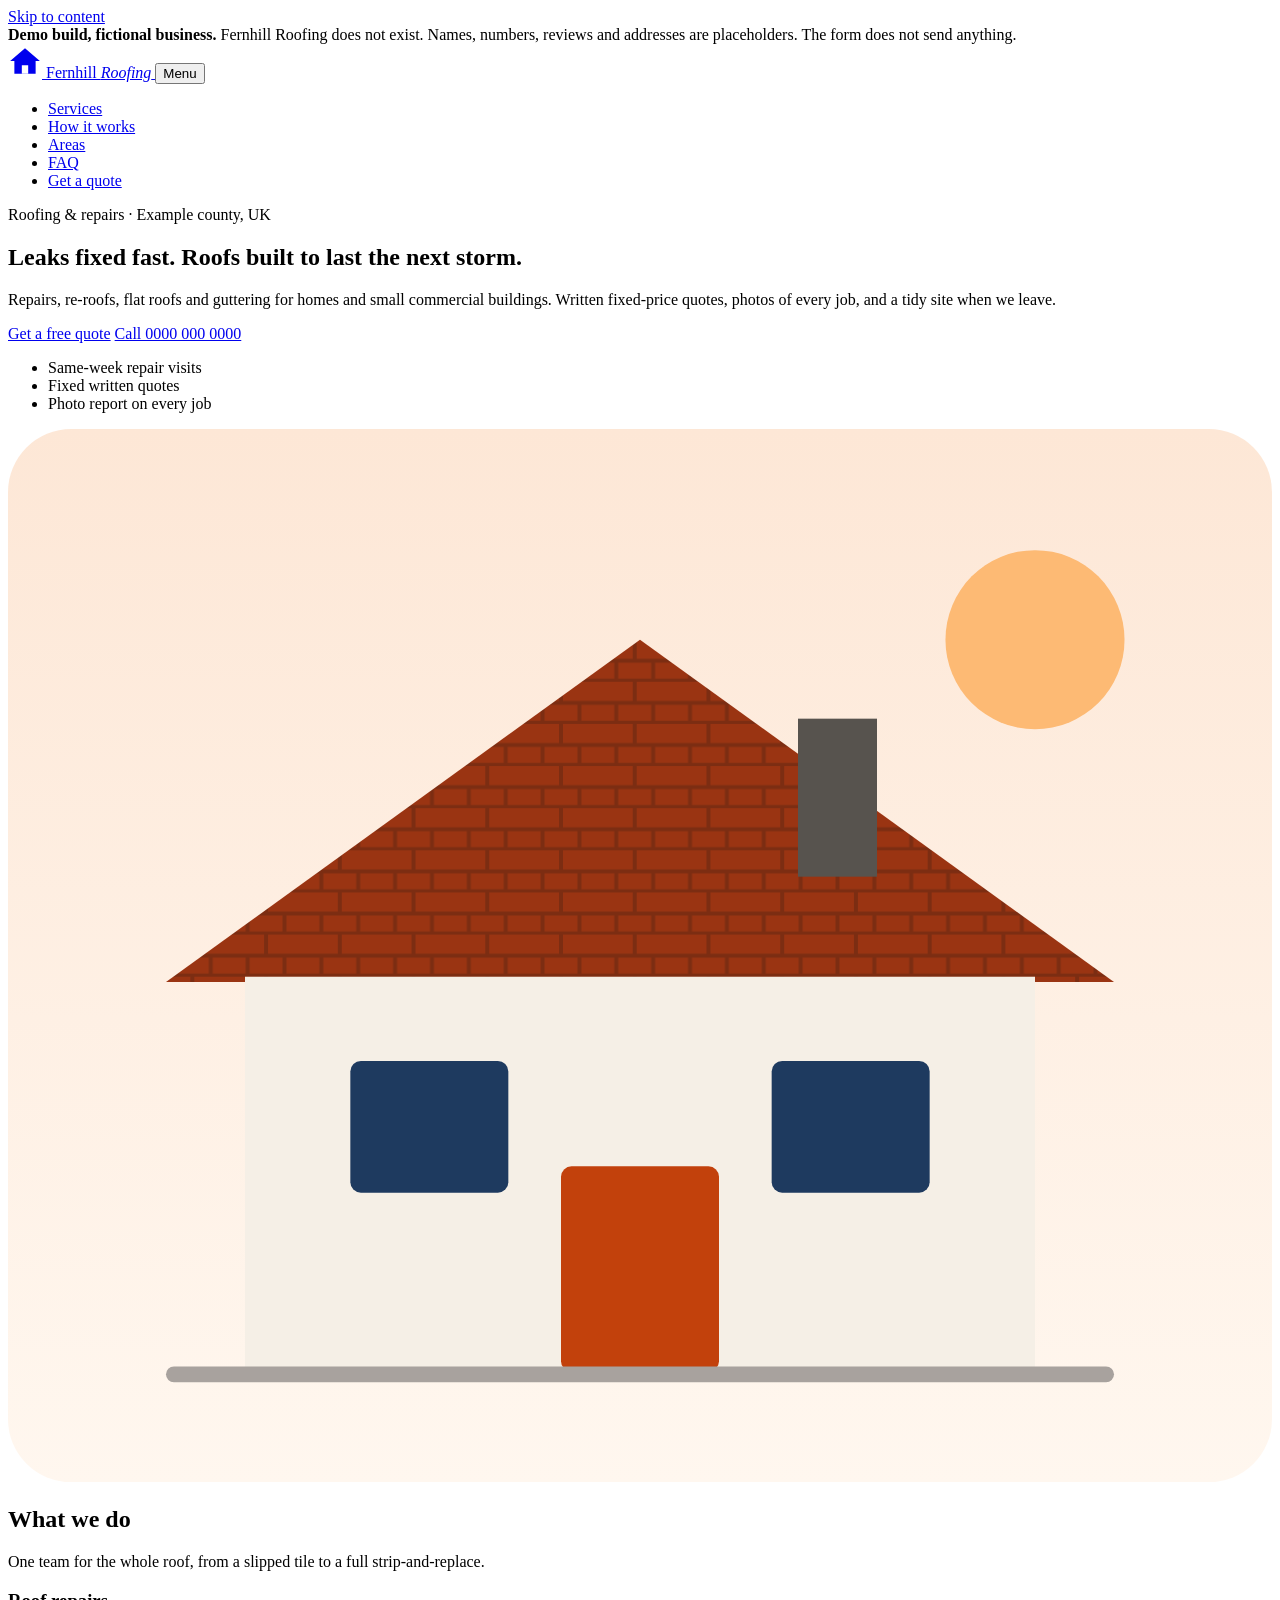
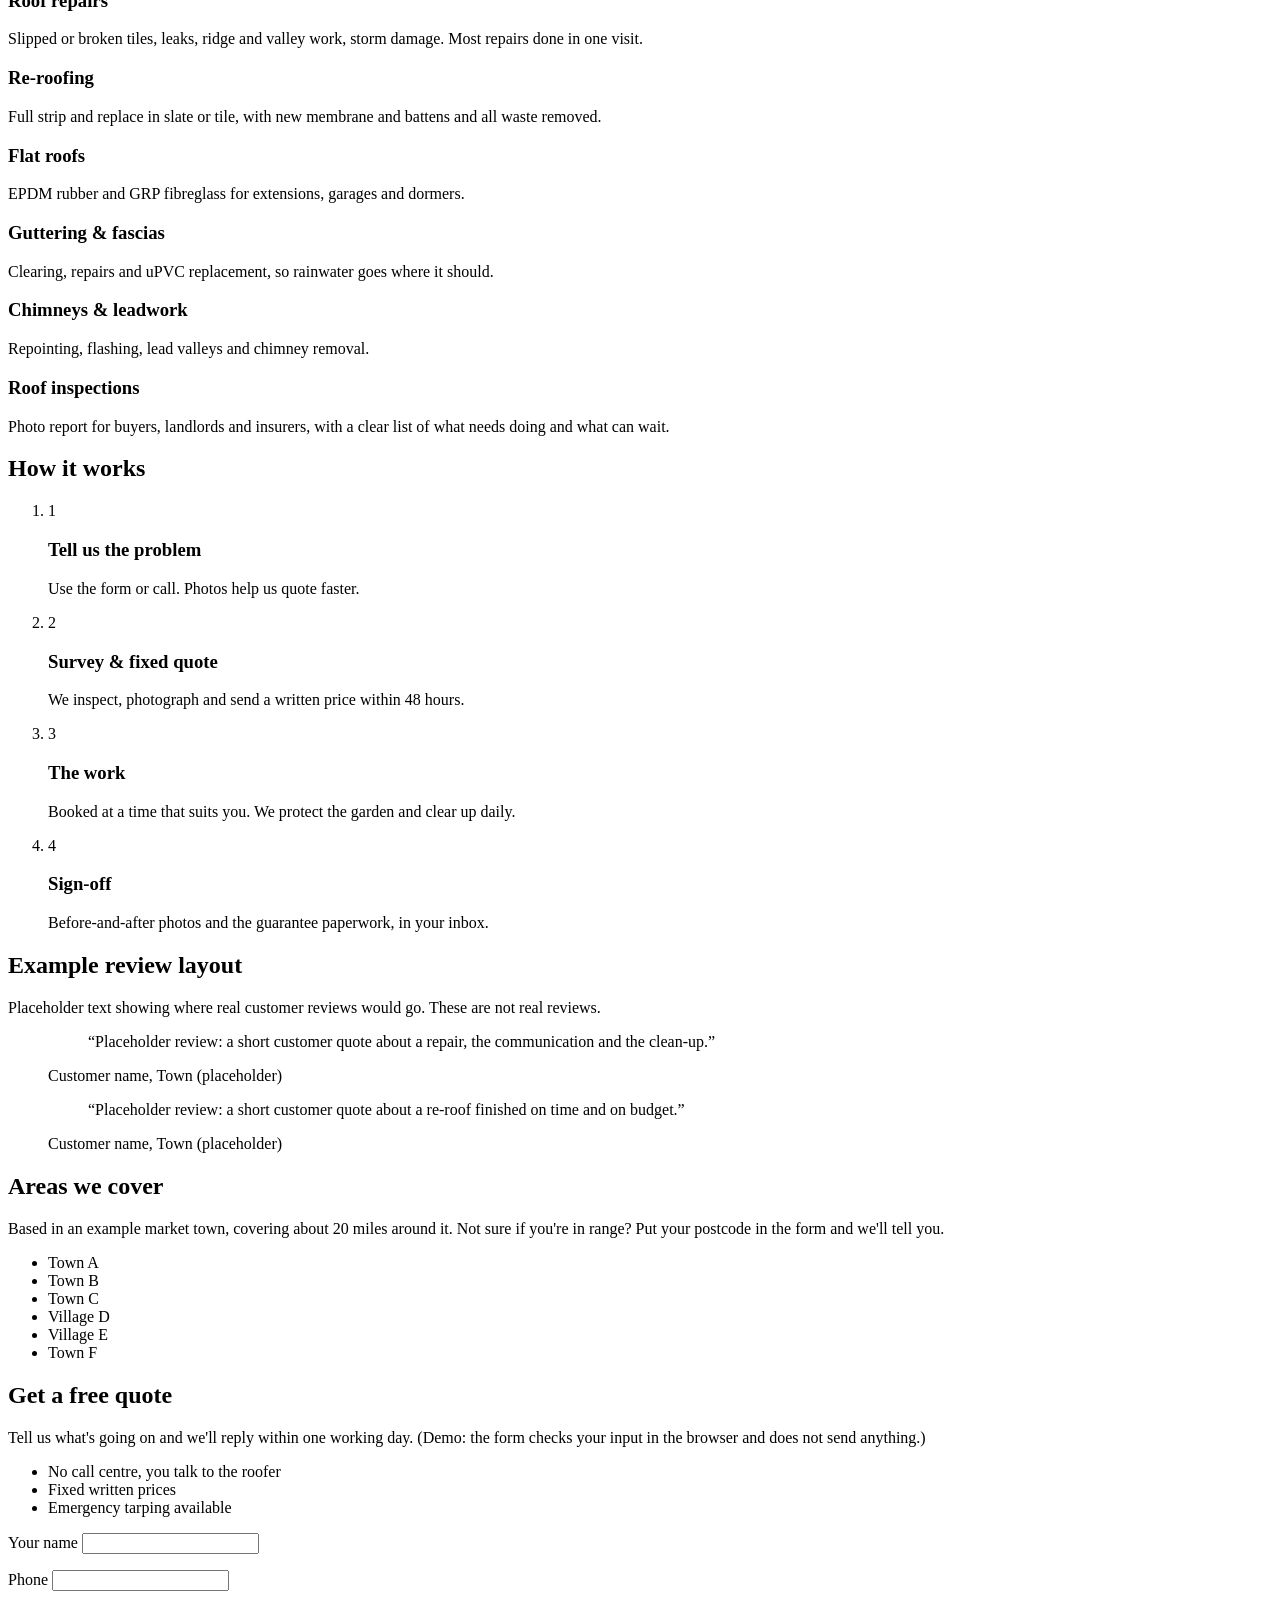
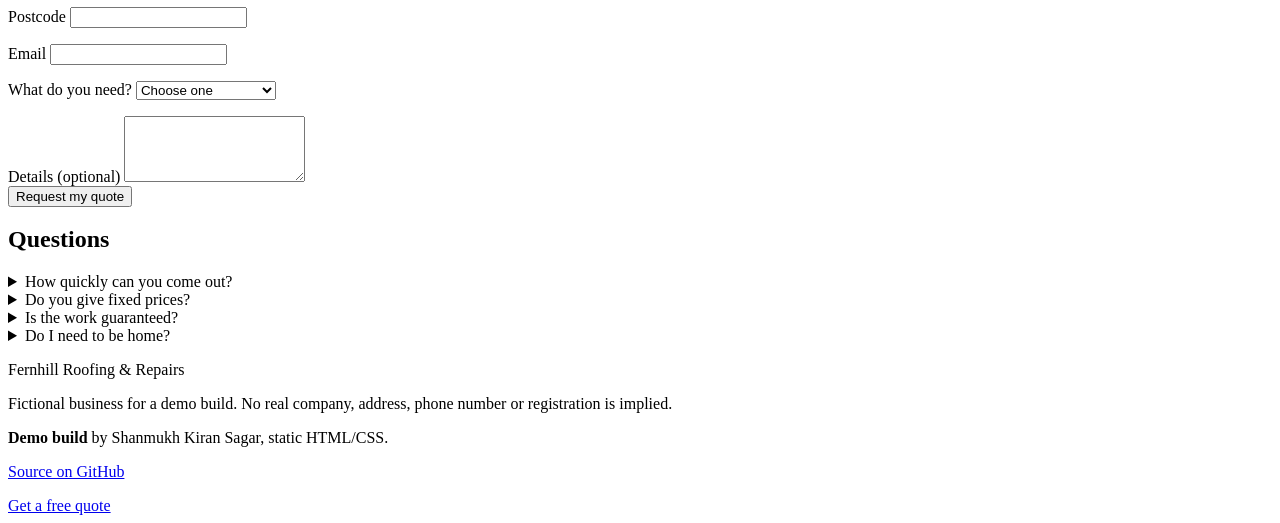
==== index.html @ 5eea01e9 "Add index.html (Fernhill Roofing demo, fictional business)" ====
<!doctype html>
<html lang="en-GB">
<head>
<meta charset="utf-8">
<meta name="viewport" content="width=device-width, initial-scale=1">
<title>Fernhill Roofing &amp; Repairs (Demo build, fictional business)</title>
<meta name="description" content="Demo build of a UK roofing company homepage. Fictional business, built to show responsive, accessible static HTML/CSS.">
<meta name="robots" content="noindex, nofollow">
<link rel="icon" href="data:image/svg+xml,%3Csvg xmlns='http://www.w3.org/2000/svg' viewBox='0 0 32 32'%3E%3Cpath d='M2 16 16 4l14 12h-4v12H6V16z' fill='%23c2410c'/%3E%3C/svg%3E">
<link rel="stylesheet" href="styles.css">
</head>
<body>
<a class="skip" href="#main">Skip to content</a>

<div class="demo-bar" role="note">
  <strong>Demo build, fictional business.</strong> Fernhill Roofing does not exist. Names, numbers, reviews and addresses are placeholders. The form does not send anything.
</div>

<header class="site-header">
  <div class="wrap header-inner">
    <a class="brand" href="#top" aria-label="Fernhill Roofing home">
      <svg width="34" height="34" viewBox="0 0 32 32" aria-hidden="true"><path d="M2 16 16 4l14 12h-4v12H6V16z" fill="currentColor"/><path d="M13 28v-8h6v8" fill="#fff"/></svg>
      <span>Fernhill <em>Roofing</em></span>
    </a>
    <button class="nav-toggle" aria-expanded="false" aria-controls="site-nav">
      <span class="sr-only">Menu</span><span class="bars" aria-hidden="true"></span>
    </button>
    <nav id="site-nav" class="site-nav" aria-label="Main">
      <ul>
        <li><a href="#services">Services</a></li>
        <li><a href="#process">How it works</a></li>
        <li><a href="#areas">Areas</a></li>
        <li><a href="#faq">FAQ</a></li>
        <li><a class="btn btn-small" href="#quote">Get a quote</a></li>
      </ul>
    </nav>
  </div>
</header>

<main id="main">
  <section class="hero" id="top">
    <div class="wrap hero-grid">
      <div class="hero-copy">
        <p class="eyebrow">Roofing &amp; repairs · Example county, UK</p>
        <h1>Leaks fixed fast. Roofs built to last the next storm.</h1>
        <p class="lede">Repairs, re-roofs, flat roofs and guttering for homes and small commercial buildings. Written fixed-price quotes, photos of every job, and a tidy site when we leave.</p>
        <div class="hero-cta">
          <a class="btn" href="#quote">Get a free quote</a>
          <a class="btn btn-ghost" href="tel:+440000000000">Call 0000 000 0000</a>
        </div>
        <ul class="trust" aria-label="Why customers choose us (placeholder claims)">
          <li>Same-week repair visits</li>
          <li>Fixed written quotes</li>
          <li>Photo report on every job</li>
        </ul>
      </div>
      <div class="hero-art" aria-hidden="true">
        <svg viewBox="0 0 480 400" role="img">
          <defs>
            <linearGradient id="sky" x1="0" y1="0" x2="0" y2="1"><stop offset="0" stop-color="#fde7d6"/><stop offset="1" stop-color="#fff7ef"/></linearGradient>
            <pattern id="tiles" width="28" height="16" patternUnits="userSpaceOnUse"><rect width="28" height="16" fill="#9a3412"/><path d="M0 15.5h28M14 0v8M0 8h28M7 8v8M21 8v8" stroke="#7c2d12" stroke-width="1.5"/></pattern>
          </defs>
          <rect width="480" height="400" rx="24" fill="url(#sky)"/>
          <circle cx="390" cy="80" r="34" fill="#fdba74"/>
          <path d="M60 210 240 80l180 130z" fill="url(#tiles)"/>
          <rect x="90" y="208" width="300" height="150" fill="#f5efe6"/>
          <rect x="300" y="110" width="30" height="60" fill="#57534e"/>
          <rect x="130" y="240" width="60" height="50" rx="4" fill="#1e3a5f"/>
          <rect x="290" y="240" width="60" height="50" rx="4" fill="#1e3a5f"/>
          <rect x="210" y="280" width="60" height="78" rx="4" fill="#c2410c"/>
          <rect x="60" y="356" width="360" height="6" rx="3" fill="#a8a29e"/>
        </svg>
      </div>
    </div>
  </section>

  <section class="section" id="services" aria-labelledby="services-h">
    <div class="wrap">
      <h2 id="services-h">What we do</h2>
      <p class="section-intro">One team for the whole roof, from a slipped tile to a full strip-and-replace.</p>
      <div class="cards">
        <article class="card">
          <h3>Roof repairs</h3>
          <p>Slipped or broken tiles, leaks, ridge and valley work, storm damage. Most repairs done in one visit.</p>
        </article>
        <article class="card">
          <h3>Re-roofing</h3>
          <p>Full strip and replace in slate or tile, with new membrane and battens and all waste removed.</p>
        </article>
        <article class="card">
          <h3>Flat roofs</h3>
          <p>EPDM rubber and GRP fibreglass for extensions, garages and dormers.</p>
        </article>
        <article class="card">
          <h3>Guttering &amp; fascias</h3>
          <p>Clearing, repairs and uPVC replacement, so rainwater goes where it should.</p>
        </article>
        <article class="card">
          <h3>Chimneys &amp; leadwork</h3>
          <p>Repointing, flashing, lead valleys and chimney removal.</p>
        </article>
        <article class="card">
          <h3>Roof inspections</h3>
          <p>Photo report for buyers, landlords and insurers, with a clear list of what needs doing and what can wait.</p>
        </article>
      </div>
    </div>
  </section>

  <section class="section alt" id="process" aria-labelledby="process-h">
    <div class="wrap">
      <h2 id="process-h">How it works</h2>
      <ol class="steps">
        <li><span class="num" aria-hidden="true">1</span><h3>Tell us the problem</h3><p>Use the form or call. Photos help us quote faster.</p></li>
        <li><span class="num" aria-hidden="true">2</span><h3>Survey &amp; fixed quote</h3><p>We inspect, photograph and send a written price within 48 hours.</p></li>
        <li><span class="num" aria-hidden="true">3</span><h3>The work</h3><p>Booked at a time that suits you. We protect the garden and clear up daily.</p></li>
        <li><span class="num" aria-hidden="true">4</span><h3>Sign-off</h3><p>Before-and-after photos and the guarantee paperwork, in your inbox.</p></li>
      </ol>
    </div>
  </section>

  <section class="section" aria-labelledby="reviews-h">
    <div class="wrap">
      <h2 id="reviews-h">Example review layout</h2>
      <p class="section-intro">Placeholder text showing where real customer reviews would go. These are not real reviews.</p>
      <div class="quotes">
        <figure class="quote"><blockquote><p>“Placeholder review: a short customer quote about a repair, the communication and the clean-up.”</p></blockquote><figcaption>Customer name, Town (placeholder)</figcaption></figure>
        <figure class="quote"><blockquote><p>“Placeholder review: a short customer quote about a re-roof finished on time and on budget.”</p></blockquote><figcaption>Customer name, Town (placeholder)</figcaption></figure>
      </div>
    </div>
  </section>

  <section class="section alt" id="areas" aria-labelledby="areas-h">
    <div class="wrap two-col">
      <div>
        <h2 id="areas-h">Areas we cover</h2>
        <p>Based in an example market town, covering about 20 miles around it. Not sure if you're in range? Put your postcode in the form and we'll tell you.</p>
      </div>
      <ul class="areas">
        <li>Town A</li><li>Town B</li><li>Town C</li><li>Village D</li><li>Village E</li><li>Town F</li>
      </ul>
    </div>
  </section>

  <section class="section" id="quote" aria-labelledby="quote-h">
    <div class="wrap two-col">
      <div>
        <h2 id="quote-h">Get a free quote</h2>
        <p>Tell us what's going on and we'll reply within one working day. (Demo: the form checks your input in the browser and does not send anything.)</p>
        <ul class="ticks">
          <li>No call centre, you talk to the roofer</li>
          <li>Fixed written prices</li>
          <li>Emergency tarping available</li>
        </ul>
      </div>
      <form class="form" id="quote-form" novalidate>
        <div class="field">
          <label for="name">Your name</label>
          <input id="name" name="name" type="text" autocomplete="name" required aria-describedby="name-err">
          <p class="err" id="name-err" aria-live="polite"></p>
        </div>
        <div class="field-row">
          <div class="field">
            <label for="phone">Phone</label>
            <input id="phone" name="phone" type="tel" autocomplete="tel" inputmode="tel" required aria-describedby="phone-err">
            <p class="err" id="phone-err" aria-live="polite"></p>
          </div>
          <div class="field">
            <label for="postcode">Postcode</label>
            <input id="postcode" name="postcode" type="text" autocomplete="postal-code" required aria-describedby="postcode-err">
            <p class="err" id="postcode-err" aria-live="polite"></p>
          </div>
        </div>
        <div class="field">
          <label for="email">Email</label>
          <input id="email" name="email" type="email" autocomplete="email" required aria-describedby="email-err">
          <p class="err" id="email-err" aria-live="polite"></p>
        </div>
        <div class="field">
          <label for="service">What do you need?</label>
          <select id="service" name="service" required aria-describedby="service-err">
            <option value="">Choose one</option>
            <option>Roof repair / leak</option>
            <option>Re-roof</option>
            <option>Flat roof</option>
            <option>Guttering &amp; fascias</option>
            <option>Chimney / leadwork</option>
            <option>Inspection</option>
          </select>
          <p class="err" id="service-err" aria-live="polite"></p>
        </div>
        <div class="field">
          <label for="message">Details <span class="opt">(optional)</span></label>
          <textarea id="message" name="message" rows="4"></textarea>
        </div>
        <button class="btn btn-block" type="submit">Request my quote</button>
        <p class="form-status" id="form-status" role="status" aria-live="polite"></p>
      </form>
    </div>
  </section>

  <section class="section alt" id="faq" aria-labelledby="faq-h">
    <div class="wrap narrow">
      <h2 id="faq-h">Questions</h2>
      <details><summary>How quickly can you come out?</summary><p>Placeholder answer: repair visits are usually booked within the week; emergency tarping can be same day.</p></details>
      <details><summary>Do you give fixed prices?</summary><p>Placeholder answer: yes, every quote is written and fixed unless hidden damage is found, which we photograph and agree with you first.</p></details>
      <details><summary>Is the work guaranteed?</summary><p>Placeholder answer: a real business would state its own guarantee terms here.</p></details>
      <details><summary>Do I need to be home?</summary><p>Placeholder answer: not for most external work, as long as we have access to the property.</p></details>
    </div>
  </section>
</main>

<footer class="site-footer">
  <div class="wrap footer-grid">
    <div>
      <p class="brand-foot">Fernhill Roofing &amp; Repairs</p>
      <p>Fictional business for a demo build. No real company, address, phone number or registration is implied.</p>
    </div>
    <div>
      <p><strong>Demo build</strong> by Shanmukh Kiran Sagar, static HTML/CSS.</p>
      <p><a href="https://github.com/theoxfaber/whitelabel-demo-trades">Source on GitHub</a></p>
    </div>
  </div>
</footer>

<a class="mobile-cta btn" href="#quote">Get a free quote</a>
<script src="main.js" defer></script>
</body>
</html>
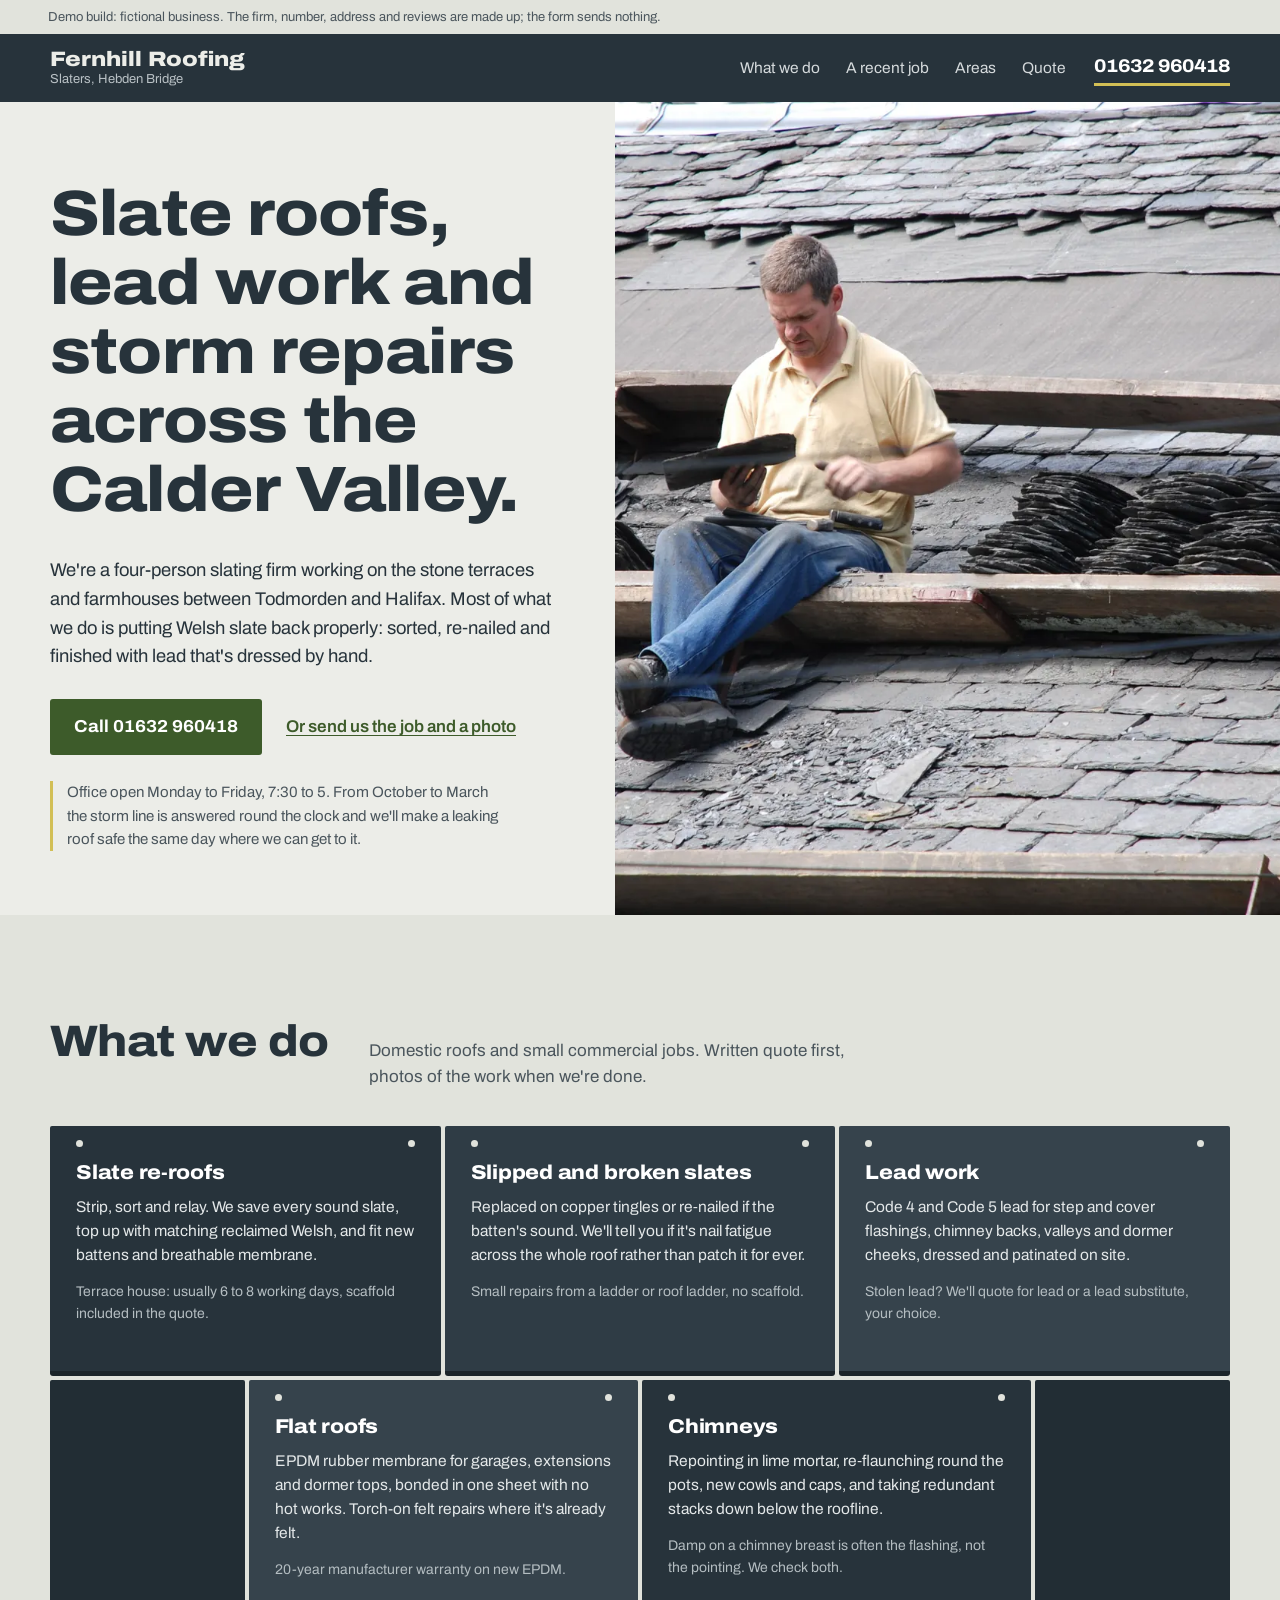
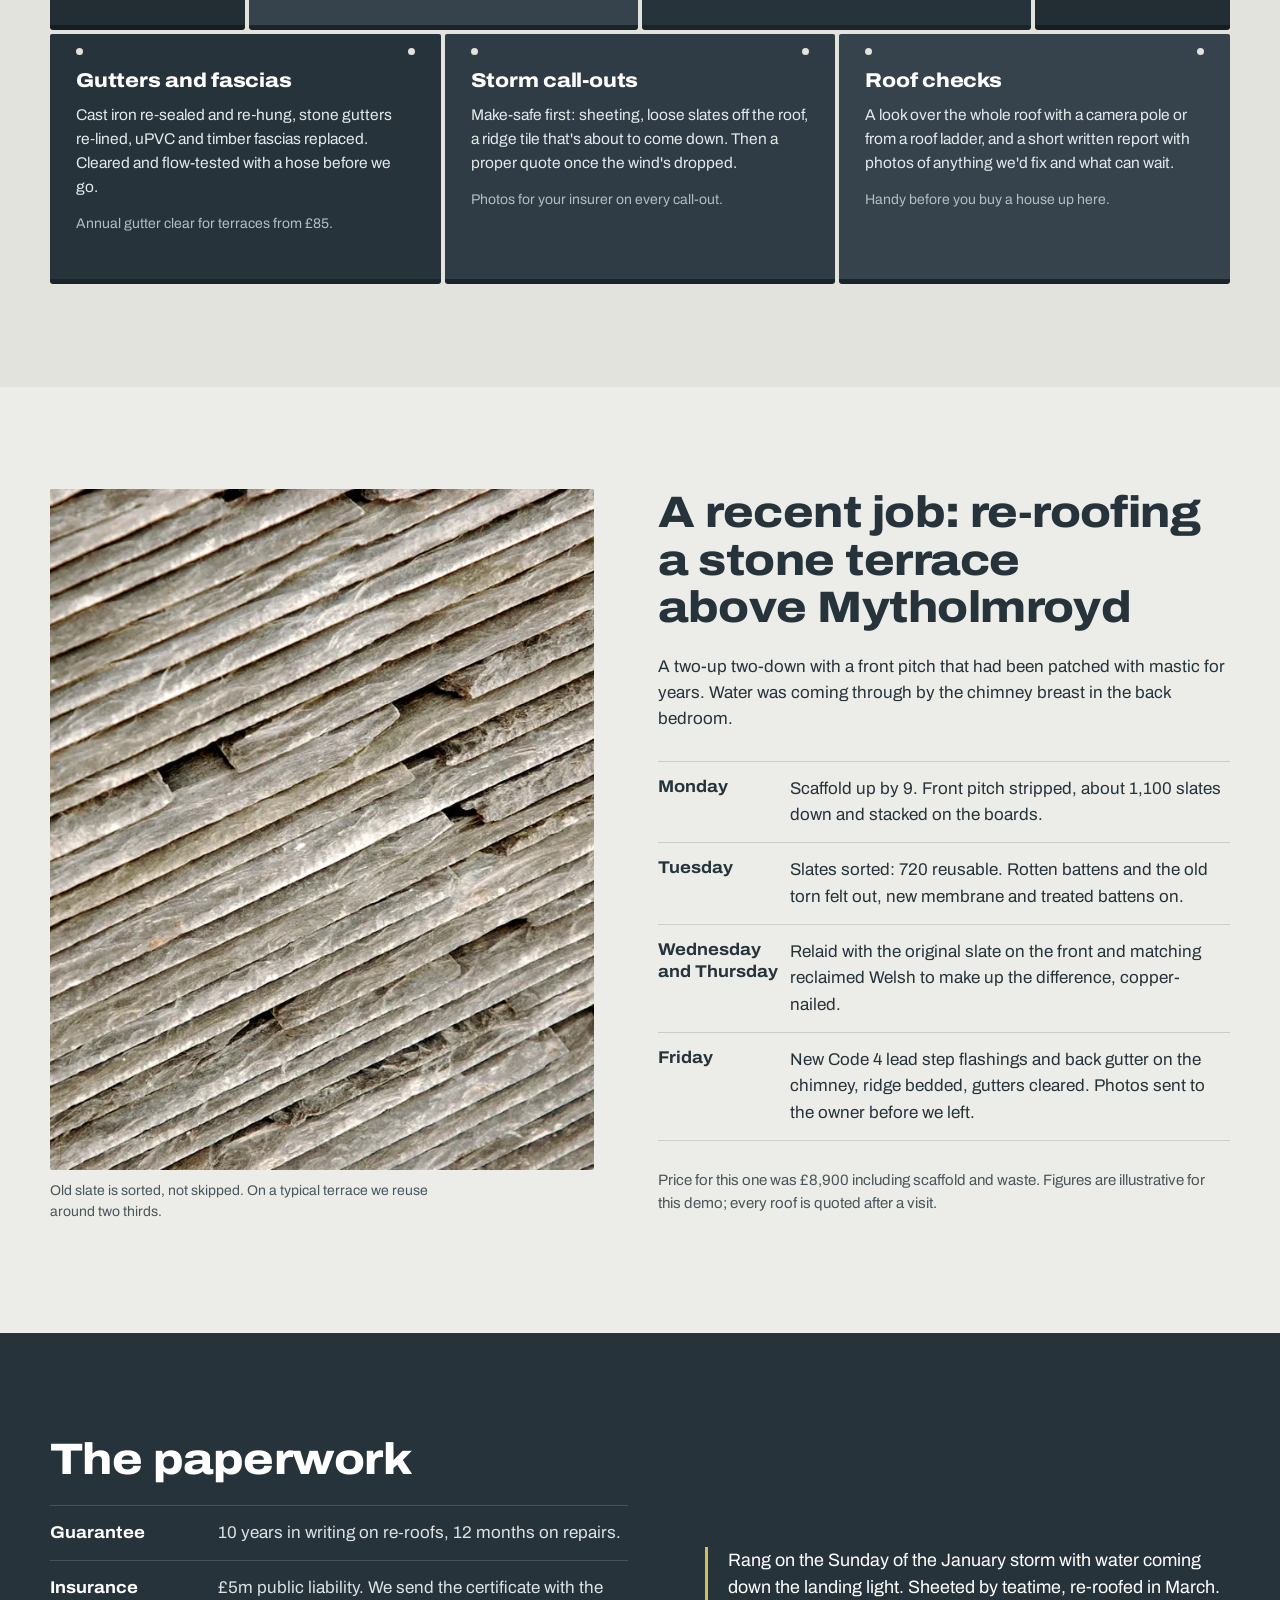
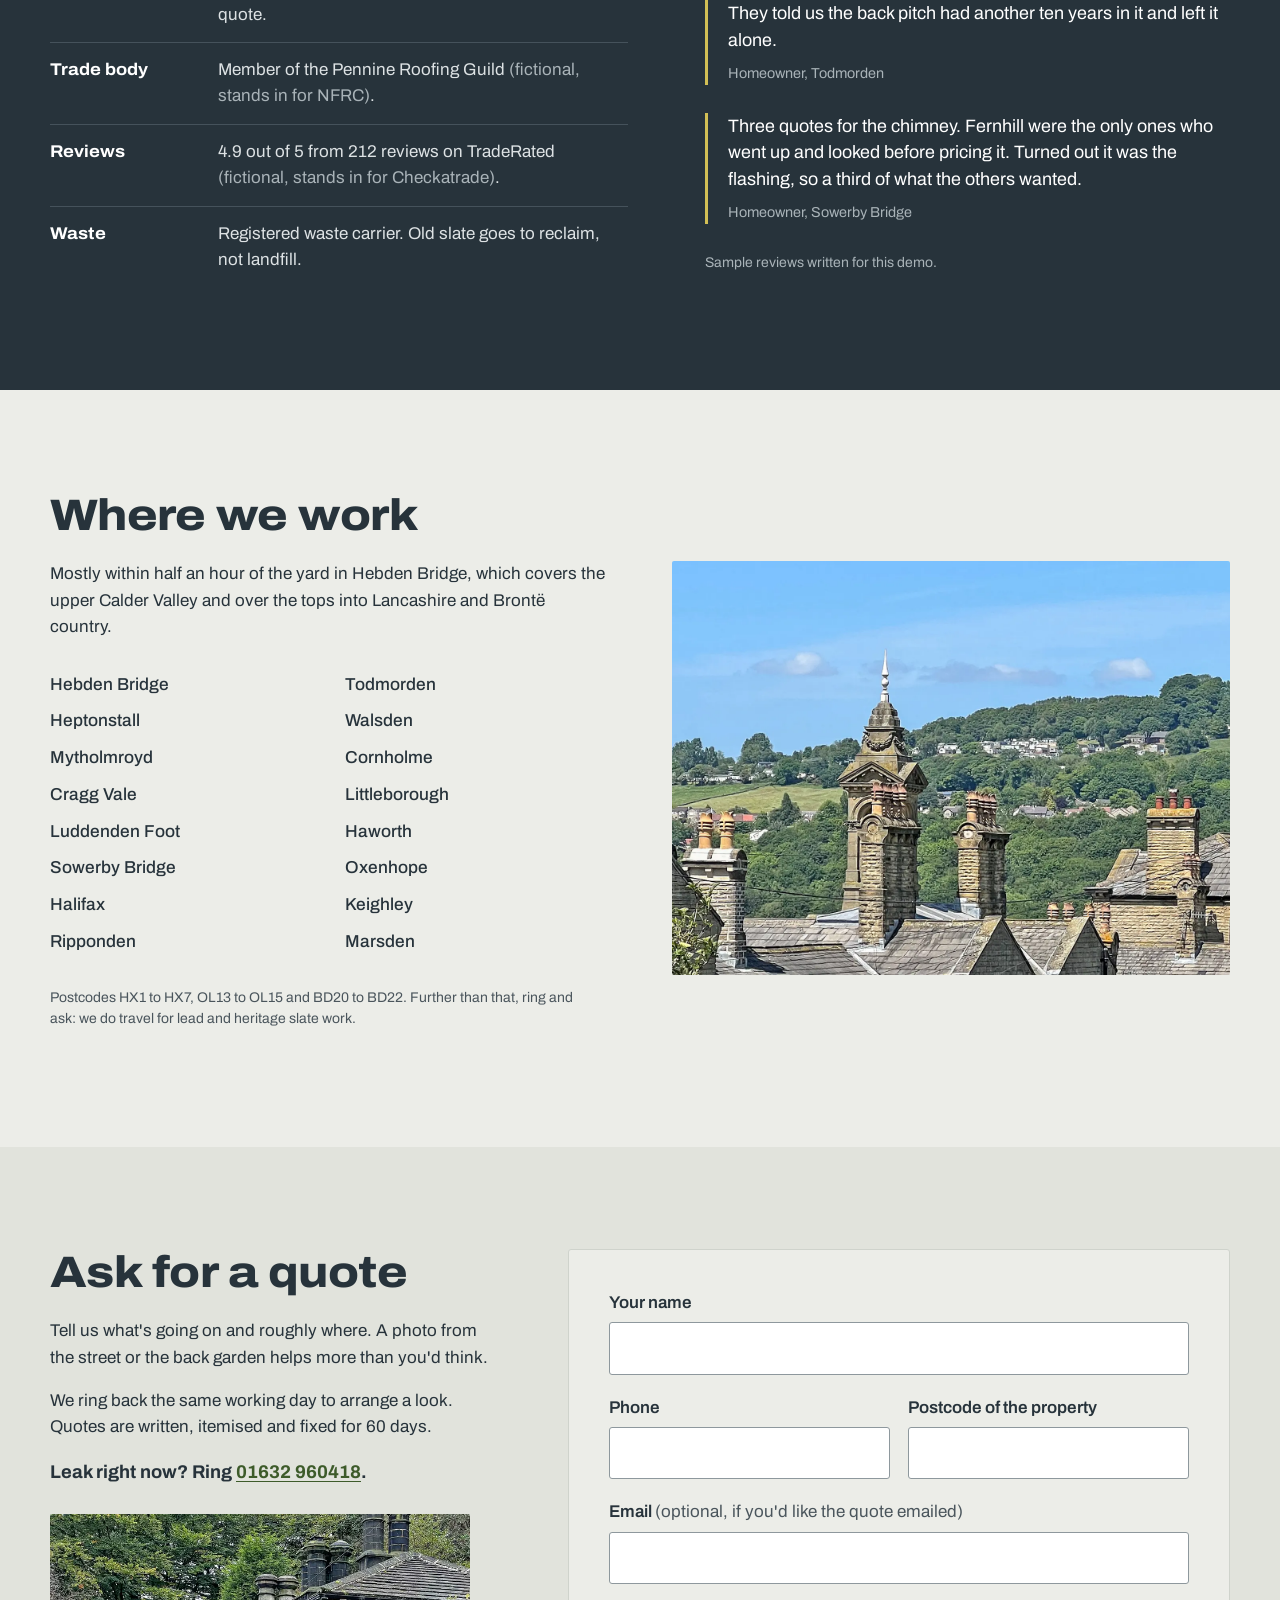
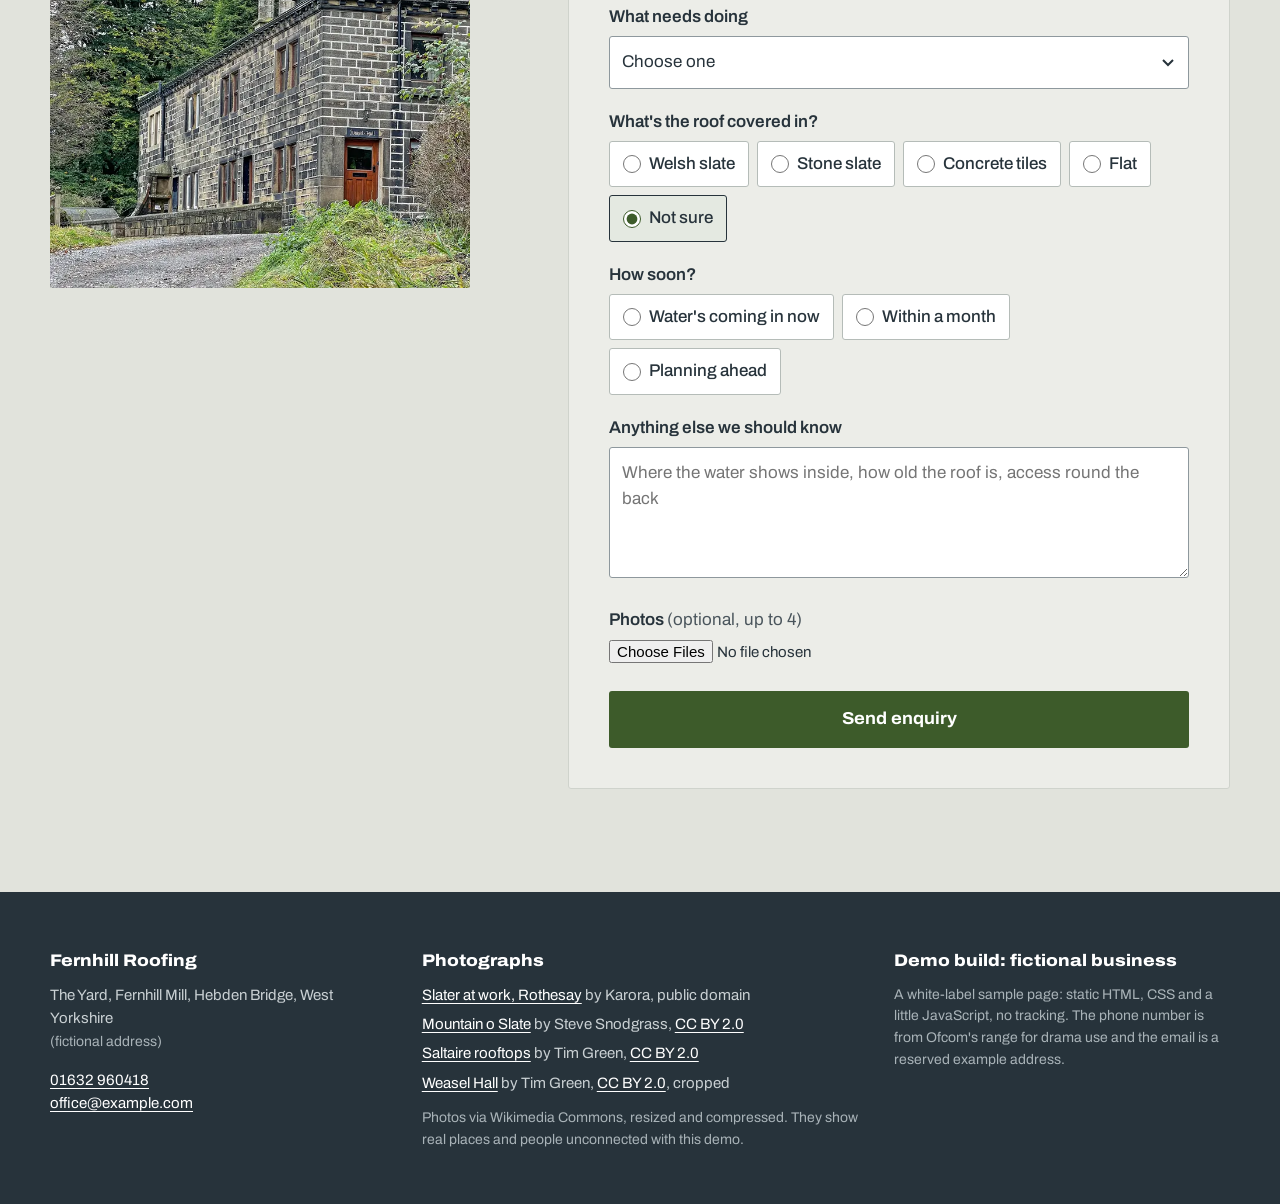
==== commit 596a8d12: "Fernhill v2 rebuild: index.html" ====
--- a/index.html
+++ b/index.html
@@ -3,227 +3,289 @@
 <head>
 <meta charset="utf-8">
 <meta name="viewport" content="width=device-width, initial-scale=1">
-<title>Fernhill Roofing &amp; Repairs (Demo build, fictional business)</title>
-<meta name="description" content="Demo build of a UK roofing company homepage. Fictional business, built to show responsive, accessible static HTML/CSS.">
+<title>Fernhill Roofing, Hebden Bridge: slate roofs, lead work and storm repairs (demo build)</title>
+<meta name="description" content="Demo build of a small Calder Valley roofing firm's site: slate re-roofs, lead work, flat roofs, chimneys, gutters and storm make-safe. Fictional business.">
 <meta name="robots" content="noindex, nofollow">
-<link rel="icon" href="data:image/svg+xml,%3Csvg xmlns='http://www.w3.org/2000/svg' viewBox='0 0 32 32'%3E%3Cpath d='M2 16 16 4l14 12h-4v12H6V16z' fill='%23c2410c'/%3E%3C/svg%3E">
+<meta name="theme-color" content="#27333B">
+<link rel="icon" href="data:image/svg+xml,%3Csvg xmlns='http://www.w3.org/2000/svg' viewBox='0 0 32 32'%3E%3Crect width='32' height='32' rx='3' fill='%2327333B'/%3E%3Cpath d='M4 14h11v7H4zM17 14h11v7H17zM10 23h12v6H10z' fill='%237B878D'/%3E%3C/svg%3E">
+<link rel="preload" href="fonts/archivo-latin-var.woff2" as="font" type="font/woff2" crossorigin>
+<link rel="preload" as="image" href="img/slater-at-work.webp">
 <link rel="stylesheet" href="styles.css">
 </head>
 <body>
 <a class="skip" href="#main">Skip to content</a>
 
-<div class="demo-bar" role="note">
-  <strong>Demo build, fictional business.</strong> Fernhill Roofing does not exist. Names, numbers, reviews and addresses are placeholders. The form does not send anything.
-</div>
-
-<header class="site-header">
-  <div class="wrap header-inner">
-    <a class="brand" href="#top" aria-label="Fernhill Roofing home">
-      <svg width="34" height="34" viewBox="0 0 32 32" aria-hidden="true"><path d="M2 16 16 4l14 12h-4v12H6V16z" fill="currentColor"/><path d="M13 28v-8h6v8" fill="#fff"/></svg>
-      <span>Fernhill <em>Roofing</em></span>
-    </a>
-    <button class="nav-toggle" aria-expanded="false" aria-controls="site-nav">
-      <span class="sr-only">Menu</span><span class="bars" aria-hidden="true"></span>
-    </button>
-    <nav id="site-nav" class="site-nav" aria-label="Main">
-      <ul>
-        <li><a href="#services">Services</a></li>
-        <li><a href="#process">How it works</a></li>
-        <li><a href="#areas">Areas</a></li>
-        <li><a href="#faq">FAQ</a></li>
-        <li><a class="btn btn-small" href="#quote">Get a quote</a></li>
-      </ul>
+<p class="demo-note" role="note">Demo build: fictional business. The firm, number, address and reviews are made up; the form sends nothing.</p>
+
+<header class="masthead">
+  <div class="wrap masthead-row">
+    <a class="wordmark" href="#top">Fernhill Roofing<span>Slaters, Hebden Bridge</span></a>
+    <button class="menu-btn" type="button" aria-expanded="false" aria-controls="nav">Menu</button>
+    <nav id="nav" class="nav" aria-label="Main">
+      <a href="#work">What we do</a>
+      <a href="#job">A recent job</a>
+      <a href="#areas">Areas</a>
+      <a href="#quote">Quote</a>
     </nav>
+    <a class="masthead-phone" href="tel:+441632960418">01632 960418</a>
   </div>
 </header>
 
 <main id="main">
-  <section class="hero" id="top">
-    <div class="wrap hero-grid">
-      <div class="hero-copy">
-        <p class="eyebrow">Roofing &amp; repairs · Example county, UK</p>
-        <h1>Leaks fixed fast. Roofs built to last the next storm.</h1>
-        <p class="lede">Repairs, re-roofs, flat roofs and guttering for homes and small commercial buildings. Written fixed-price quotes, photos of every job, and a tidy site when we leave.</p>
-        <div class="hero-cta">
-          <a class="btn" href="#quote">Get a free quote</a>
-          <a class="btn btn-ghost" href="tel:+440000000000">Call 0000 000 0000</a>
-        </div>
-        <ul class="trust" aria-label="Why customers choose us (placeholder claims)">
-          <li>Same-week repair visits</li>
-          <li>Fixed written quotes</li>
-          <li>Photo report on every job</li>
-        </ul>
-      </div>
-      <div class="hero-art" aria-hidden="true">
-        <svg viewBox="0 0 480 400" role="img">
-          <defs>
-            <linearGradient id="sky" x1="0" y1="0" x2="0" y2="1"><stop offset="0" stop-color="#fde7d6"/><stop offset="1" stop-color="#fff7ef"/></linearGradient>
-            <pattern id="tiles" width="28" height="16" patternUnits="userSpaceOnUse"><rect width="28" height="16" fill="#9a3412"/><path d="M0 15.5h28M14 0v8M0 8h28M7 8v8M21 8v8" stroke="#7c2d12" stroke-width="1.5"/></pattern>
-          </defs>
-          <rect width="480" height="400" rx="24" fill="url(#sky)"/>
-          <circle cx="390" cy="80" r="34" fill="#fdba74"/>
-          <path d="M60 210 240 80l180 130z" fill="url(#tiles)"/>
-          <rect x="90" y="208" width="300" height="150" fill="#f5efe6"/>
-          <rect x="300" y="110" width="30" height="60" fill="#57534e"/>
-          <rect x="130" y="240" width="60" height="50" rx="4" fill="#1e3a5f"/>
-          <rect x="290" y="240" width="60" height="50" rx="4" fill="#1e3a5f"/>
-          <rect x="210" y="280" width="60" height="78" rx="4" fill="#c2410c"/>
-          <rect x="60" y="356" width="360" height="6" rx="3" fill="#a8a29e"/>
-        </svg>
-      </div>
-    </div>
-  </section>
-
-  <section class="section" id="services" aria-labelledby="services-h">
+  <section class="hero" id="top" aria-labelledby="hero-title">
+    <div class="hero-copy">
+      <h1 id="hero-title">Slate roofs, lead work and storm repairs across the Calder Valley.</h1>
+      <p class="hero-text">We're a four-person slating firm working on the stone terraces and farmhouses between Todmorden and Halifax. Most of what we do is putting Welsh slate back properly: sorted, re&#8209;nailed and finished with lead that's dressed by hand.</p>
+      <div class="hero-actions">
+        <a class="btn" href="tel:+441632960418">Call 01632 960418</a>
+        <a class="text-link" href="#quote">Or send us the job and a photo</a>
+      </div>
+      <p class="hero-hours">Office open Monday to Friday, 7:30 to 5. From October to March the storm line is answered round the clock and we'll make a leaking roof safe the same day where we can get to it.</p>
+    </div>
+    <figure class="hero-photo">
+      <img src="img/slater-at-work.webp" width="1600" height="1071" alt="A slater sitting on roof battens, trimming a slate with a slater's hammer, with stacks of slates beside him.">
+    </figure>
+  </section>
+
+  <section class="work" id="work" aria-labelledby="work-title">
     <div class="wrap">
-      <h2 id="services-h">What we do</h2>
-      <p class="section-intro">One team for the whole roof, from a slipped tile to a full strip-and-replace.</p>
-      <div class="cards">
-        <article class="card">
-          <h3>Roof repairs</h3>
-          <p>Slipped or broken tiles, leaks, ridge and valley work, storm damage. Most repairs done in one visit.</p>
-        </article>
-        <article class="card">
-          <h3>Re-roofing</h3>
-          <p>Full strip and replace in slate or tile, with new membrane and battens and all waste removed.</p>
-        </article>
-        <article class="card">
-          <h3>Flat roofs</h3>
-          <p>EPDM rubber and GRP fibreglass for extensions, garages and dormers.</p>
-        </article>
-        <article class="card">
-          <h3>Guttering &amp; fascias</h3>
-          <p>Clearing, repairs and uPVC replacement, so rainwater goes where it should.</p>
-        </article>
-        <article class="card">
-          <h3>Chimneys &amp; leadwork</h3>
-          <p>Repointing, flashing, lead valleys and chimney removal.</p>
-        </article>
-        <article class="card">
-          <h3>Roof inspections</h3>
-          <p>Photo report for buyers, landlords and insurers, with a clear list of what needs doing and what can wait.</p>
-        </article>
-      </div>
-    </div>
-  </section>
-
-  <section class="section alt" id="process" aria-labelledby="process-h">
-    <div class="wrap">
-      <h2 id="process-h">How it works</h2>
-      <ol class="steps">
-        <li><span class="num" aria-hidden="true">1</span><h3>Tell us the problem</h3><p>Use the form or call. Photos help us quote faster.</p></li>
-        <li><span class="num" aria-hidden="true">2</span><h3>Survey &amp; fixed quote</h3><p>We inspect, photograph and send a written price within 48 hours.</p></li>
-        <li><span class="num" aria-hidden="true">3</span><h3>The work</h3><p>Booked at a time that suits you. We protect the garden and clear up daily.</p></li>
-        <li><span class="num" aria-hidden="true">4</span><h3>Sign-off</h3><p>Before-and-after photos and the guarantee paperwork, in your inbox.</p></li>
-      </ol>
-    </div>
-  </section>
-
-  <section class="section" aria-labelledby="reviews-h">
-    <div class="wrap">
-      <h2 id="reviews-h">Example review layout</h2>
-      <p class="section-intro">Placeholder text showing where real customer reviews would go. These are not real reviews.</p>
+      <div class="section-head">
+        <h2 id="work-title">What we do</h2>
+        <p>Domestic roofs and small commercial jobs. Written quote first, photos of the work when we're done.</p>
+      </div>
+
+      <div class="roof">
+        <div class="course">
+          <article class="slate">
+            <h3>Slate re&#8209;roofs</h3>
+            <p>Strip, sort and relay. We save every sound slate, top up with matching reclaimed Welsh, and fit new battens and breathable membrane.</p>
+            <p class="slate-meta">Terrace house: usually 6 to 8 working days, scaffold included in the quote.</p>
+          </article>
+          <article class="slate shift">
+            <h3>Slipped and broken slates</h3>
+            <p>Replaced on copper tingles or re&#8209;nailed if the batten's sound. We'll tell you if it's nail fatigue across the whole roof rather than patch it for ever.</p>
+            <p class="slate-meta">Small repairs from a ladder or roof ladder, no scaffold.</p>
+          </article>
+          <article class="slate">
+            <h3>Lead work</h3>
+            <p>Code 4 and Code 5 lead for step and cover flashings, chimney backs, valleys and dormer cheeks, dressed and patinated on site.</p>
+            <p class="slate-meta">Stolen lead? We'll quote for lead or a lead substitute, your choice.</p>
+          </article>
+        </div>
+        <div class="course course-offset">
+          <div class="slate slate-half" aria-hidden="true"></div>
+          <article class="slate shift">
+            <h3>Flat roofs</h3>
+            <p>EPDM rubber membrane for garages, extensions and dormer tops, bonded in one sheet with no hot works. Torch-on felt repairs where it's already felt.</p>
+            <p class="slate-meta">20-year manufacturer warranty on new EPDM.</p>
+          </article>
+          <article class="slate">
+            <h3>Chimneys</h3>
+            <p>Repointing in lime mortar, re&#8209;flaunching round the pots, new cowls and caps, and taking redundant stacks down below the roofline.</p>
+            <p class="slate-meta">Damp on a chimney breast is often the flashing, not the pointing. We check both.</p>
+          </article>
+          <div class="slate slate-half" aria-hidden="true"></div>
+        </div>
+        <div class="course">
+          <article class="slate shift">
+            <h3>Gutters and fascias</h3>
+            <p>Cast iron re&#8209;sealed and re&#8209;hung, stone gutters re&#8209;lined, uPVC and timber fascias replaced. Cleared and flow-tested with a hose before we go.</p>
+            <p class="slate-meta">Annual gutter clear for terraces from £85.</p>
+          </article>
+          <article class="slate">
+            <h3>Storm call-outs</h3>
+            <p>Make-safe first: sheeting, loose slates off the roof, a ridge tile that's about to come down. Then a proper quote once the wind's dropped.</p>
+            <p class="slate-meta">Photos for your insurer on every call-out.</p>
+          </article>
+          <article class="slate shift">
+            <h3>Roof checks</h3>
+            <p>A look over the whole roof with a camera pole or from a roof ladder, and a short written report with photos of anything we'd fix and what can wait.</p>
+            <p class="slate-meta">Handy before you buy a house up here.</p>
+          </article>
+        </div>
+      </div>
+    </div>
+  </section>
+
+  <section class="job" id="job" aria-labelledby="job-title">
+    <div class="wrap job-grid">
+      <figure class="job-photo">
+        <img src="img/reclaimed-slate.webp" width="1200" height="798" loading="lazy" alt="A large heap of grey roofing slates stacked on edge.">
+        <figcaption>Old slate is sorted, not skipped. On a typical terrace we reuse around two thirds.</figcaption>
+      </figure>
+      <div class="job-copy">
+        <h2 id="job-title">A recent job: re&#8209;roofing a stone terrace above Mytholmroyd</h2>
+        <p>A two-up two-down with a front pitch that had been patched with mastic for years. Water was coming through by the chimney breast in the back bedroom.</p>
+        <ol class="diary">
+          <li><strong>Monday</strong> Scaffold up by 9. Front pitch stripped, about 1,100 slates down and stacked on the boards.</li>
+          <li><strong>Tuesday</strong> Slates sorted: 720 reusable. Rotten battens and the old torn felt out, new membrane and treated battens on.</li>
+          <li><strong>Wednesday and Thursday</strong> Relaid with the original slate on the front and matching reclaimed Welsh to make up the difference, copper-nailed.</li>
+          <li><strong>Friday</strong> New Code 4 lead step flashings and back gutter on the chimney, ridge bedded, gutters cleared. Photos sent to the owner before we left.</li>
+        </ol>
+        <p class="job-note">Price for this one was £8,900 including scaffold and waste. Figures are illustrative for this demo; every roof is quoted after a visit.</p>
+      </div>
+    </div>
+  </section>
+
+  <section class="proof" aria-labelledby="proof-title">
+    <div class="wrap proof-grid">
+      <div>
+        <h2 id="proof-title">The paperwork</h2>
+        <dl class="facts">
+          <div><dt>Guarantee</dt><dd>10 years in writing on re&#8209;roofs, 12 months on repairs.</dd></div>
+          <div><dt>Insurance</dt><dd>£5m public liability. We send the certificate with the quote.</dd></div>
+          <div><dt>Trade body</dt><dd>Member of the Pennine Roofing Guild <em>(fictional, stands in for NFRC)</em>.</dd></div>
+          <div><dt>Reviews</dt><dd>4.9 out of 5 from 212 reviews on TradeRated <em>(fictional, stands in for Checkatrade)</em>.</dd></div>
+          <div><dt>Waste</dt><dd>Registered waste carrier. Old slate goes to reclaim, not landfill.</dd></div>
+        </dl>
+      </div>
       <div class="quotes">
-        <figure class="quote"><blockquote><p>“Placeholder review: a short customer quote about a repair, the communication and the clean-up.”</p></blockquote><figcaption>Customer name, Town (placeholder)</figcaption></figure>
-        <figure class="quote"><blockquote><p>“Placeholder review: a short customer quote about a re-roof finished on time and on budget.”</p></blockquote><figcaption>Customer name, Town (placeholder)</figcaption></figure>
-      </div>
-    </div>
-  </section>
-
-  <section class="section alt" id="areas" aria-labelledby="areas-h">
-    <div class="wrap two-col">
-      <div>
-        <h2 id="areas-h">Areas we cover</h2>
-        <p>Based in an example market town, covering about 20 miles around it. Not sure if you're in range? Put your postcode in the form and we'll tell you.</p>
-      </div>
-      <ul class="areas">
-        <li>Town A</li><li>Town B</li><li>Town C</li><li>Village D</li><li>Village E</li><li>Town F</li>
-      </ul>
-    </div>
-  </section>
-
-  <section class="section" id="quote" aria-labelledby="quote-h">
-    <div class="wrap two-col">
-      <div>
-        <h2 id="quote-h">Get a free quote</h2>
-        <p>Tell us what's going on and we'll reply within one working day. (Demo: the form checks your input in the browser and does not send anything.)</p>
-        <ul class="ticks">
-          <li>No call centre, you talk to the roofer</li>
-          <li>Fixed written prices</li>
-          <li>Emergency tarping available</li>
-        </ul>
-      </div>
+        <blockquote>
+          <p>Rang on the Sunday of the January storm with water coming down the landing light. Sheeted by teatime, re&#8209;roofed in March. They told us the back pitch had another ten years in it and left it alone.</p>
+          <footer>Homeowner, Todmorden</footer>
+        </blockquote>
+        <blockquote>
+          <p>Three quotes for the chimney. Fernhill were the only ones who went up and looked before pricing it. Turned out it was the flashing, so a third of what the others wanted.</p>
+          <footer>Homeowner, Sowerby Bridge</footer>
+        </blockquote>
+        <p class="small">Sample reviews written for this demo.</p>
+      </div>
+    </div>
+  </section>
+
+  <section class="areas" id="areas" aria-labelledby="areas-title">
+    <div class="wrap areas-grid">
+      <div class="areas-copy">
+        <h2 id="areas-title">Where we work</h2>
+        <p>Mostly within half an hour of the yard in Hebden Bridge, which covers the upper Calder Valley and over the tops into Lancashire and Brontë country.</p>
+        <div class="towns">
+          <ul aria-label="Calder Valley">
+            <li>Hebden Bridge</li><li>Heptonstall</li><li>Mytholmroyd</li><li>Cragg Vale</li><li>Luddenden Foot</li><li>Sowerby Bridge</li><li>Halifax</li><li>Ripponden</li>
+          </ul>
+          <ul aria-label="Further out">
+            <li>Todmorden</li><li>Walsden</li><li>Cornholme</li><li>Littleborough</li><li>Haworth</li><li>Oxenhope</li><li>Keighley</li><li>Marsden</li>
+          </ul>
+        </div>
+        <p class="small">Postcodes HX1 to HX7, OL13 to OL15 and BD20 to BD22. Further than that, ring and ask: we do travel for lead and heritage slate work.</p>
+      </div>
+      <figure class="areas-photo">
+        <img src="img/valley-rooftops.webp" width="1400" height="1040" loading="lazy" alt="Slate rooftops and stone chimney stacks of a West Yorkshire mill village, with wooded hills behind.">
+      </figure>
+    </div>
+  </section>
+
+  <section class="quote" id="quote" aria-labelledby="quote-title">
+    <div class="wrap quote-grid">
+      <div class="quote-intro">
+        <h2 id="quote-title">Ask for a quote</h2>
+        <p>Tell us what's going on and roughly where. A photo from the street or the back garden helps more than you'd think.</p>
+        <p>We ring back the same working day to arrange a look. Quotes are written, itemised and fixed for 60 days.</p>
+        <p class="quote-phone">Leak right now? Ring <a href="tel:+441632960418">01632 960418</a>.</p>
+        <img class="quote-photo" src="img/gritstone-house.webp" width="720" height="640" loading="lazy" alt="A gritstone house with stone chimney stacks among trees near Hebden Bridge.">
+      </div>
+
       <form class="form" id="quote-form" novalidate>
         <div class="field">
-          <label for="name">Your name</label>
-          <input id="name" name="name" type="text" autocomplete="name" required aria-describedby="name-err">
-          <p class="err" id="name-err" aria-live="polite"></p>
+          <label for="f-name">Your name</label>
+          <input id="f-name" name="name" type="text" autocomplete="name" required>
+          <p class="error" id="e-name" aria-live="polite"></p>
         </div>
         <div class="field-row">
           <div class="field">
-            <label for="phone">Phone</label>
-            <input id="phone" name="phone" type="tel" autocomplete="tel" inputmode="tel" required aria-describedby="phone-err">
-            <p class="err" id="phone-err" aria-live="polite"></p>
+            <label for="f-phone">Phone</label>
+            <input id="f-phone" name="phone" type="tel" autocomplete="tel" inputmode="tel" required>
+            <p class="error" id="e-phone" aria-live="polite"></p>
           </div>
           <div class="field">
-            <label for="postcode">Postcode</label>
-            <input id="postcode" name="postcode" type="text" autocomplete="postal-code" required aria-describedby="postcode-err">
-            <p class="err" id="postcode-err" aria-live="polite"></p>
-          </div>
-        </div>
-        <div class="field">
-          <label for="email">Email</label>
-          <input id="email" name="email" type="email" autocomplete="email" required aria-describedby="email-err">
-          <p class="err" id="email-err" aria-live="polite"></p>
-        </div>
-        <div class="field">
-          <label for="service">What do you need?</label>
-          <select id="service" name="service" required aria-describedby="service-err">
+            <label for="f-postcode">Postcode of the property</label>
+            <input id="f-postcode" name="postcode" type="text" autocomplete="postal-code" autocapitalize="characters" required aria-describedby="h-postcode">
+            <p class="hint" id="h-postcode" aria-live="polite"></p>
+            <p class="error" id="e-postcode" aria-live="polite"></p>
+          </div>
+        </div>
+        <div class="field">
+          <label for="f-email">Email <span class="optional">(optional, if you'd like the quote emailed)</span></label>
+          <input id="f-email" name="email" type="email" autocomplete="email">
+          <p class="error" id="e-email" aria-live="polite"></p>
+        </div>
+        <div class="field">
+          <label for="f-job">What needs doing</label>
+          <select id="f-job" name="job" required>
             <option value="">Choose one</option>
-            <option>Roof repair / leak</option>
-            <option>Re-roof</option>
+            <option>Slipped or broken slates</option>
+            <option>A leak, not sure where from</option>
+            <option>Full re&#8209;roof</option>
+            <option>Lead work or flashing</option>
             <option>Flat roof</option>
-            <option>Guttering &amp; fascias</option>
-            <option>Chimney / leadwork</option>
-            <option>Inspection</option>
+            <option>Chimney</option>
+            <option>Gutters or fascias</option>
+            <option>Storm damage</option>
+            <option>A roof check before buying</option>
+            <option>Something else</option>
           </select>
-          <p class="err" id="service-err" aria-live="polite"></p>
-        </div>
-        <div class="field">
-          <label for="message">Details <span class="opt">(optional)</span></label>
-          <textarea id="message" name="message" rows="4"></textarea>
-        </div>
-        <button class="btn btn-block" type="submit">Request my quote</button>
-        <p class="form-status" id="form-status" role="status" aria-live="polite"></p>
+          <p class="error" id="e-job" aria-live="polite"></p>
+        </div>
+        <fieldset class="field">
+          <legend>What's the roof covered in?</legend>
+          <div class="choices">
+            <label><input type="radio" name="roof" value="Welsh slate"> Welsh slate</label>
+            <label><input type="radio" name="roof" value="Stone slate"> Stone slate</label>
+            <label><input type="radio" name="roof" value="Concrete tiles"> Concrete tiles</label>
+            <label><input type="radio" name="roof" value="Flat"> Flat</label>
+            <label><input type="radio" name="roof" value="Not sure" checked> Not sure</label>
+          </div>
+        </fieldset>
+        <fieldset class="field">
+          <legend>How soon?</legend>
+          <div class="choices">
+            <label><input type="radio" name="when" value="Water coming in now" required> Water's coming in now</label>
+            <label><input type="radio" name="when" value="Within a month"> Within a month</label>
+            <label><input type="radio" name="when" value="Planning ahead"> Planning ahead</label>
+          </div>
+          <p class="error" id="e-when" aria-live="polite"></p>
+        </fieldset>
+        <div class="field">
+          <label for="f-details">Anything else we should know</label>
+          <textarea id="f-details" name="details" rows="4" placeholder="Where the water shows inside, how old the roof is, access round the back"></textarea>
+        </div>
+        <div class="field">
+          <label for="f-photos">Photos <span class="optional">(optional, up to 4)</span></label>
+          <input id="f-photos" name="photos" type="file" accept="image/*" multiple>
+          <p class="error" id="e-photos" aria-live="polite"></p>
+        </div>
+        <button class="btn btn-submit" type="submit">Send enquiry</button>
+        <div class="form-done" id="form-done" role="status" tabindex="-1" hidden></div>
       </form>
     </div>
   </section>
-
-  <section class="section alt" id="faq" aria-labelledby="faq-h">
-    <div class="wrap narrow">
-      <h2 id="faq-h">Questions</h2>
-      <details><summary>How quickly can you come out?</summary><p>Placeholder answer: repair visits are usually booked within the week; emergency tarping can be same day.</p></details>
-      <details><summary>Do you give fixed prices?</summary><p>Placeholder answer: yes, every quote is written and fixed unless hidden damage is found, which we photograph and agree with you first.</p></details>
-      <details><summary>Is the work guaranteed?</summary><p>Placeholder answer: a real business would state its own guarantee terms here.</p></details>
-      <details><summary>Do I need to be home?</summary><p>Placeholder answer: not for most external work, as long as we have access to the property.</p></details>
-    </div>
-  </section>
 </main>
 
-<footer class="site-footer">
+<footer class="footer">
   <div class="wrap footer-grid">
     <div>
-      <p class="brand-foot">Fernhill Roofing &amp; Repairs</p>
-      <p>Fictional business for a demo build. No real company, address, phone number or registration is implied.</p>
+      <p class="footer-name">Fernhill Roofing</p>
+      <p>The Yard, Fernhill Mill, Hebden Bridge, West Yorkshire<br><span class="small">(fictional address)</span></p>
+      <p><a href="tel:+441632960418">01632 960418</a><br><a href="mailto:office@example.com">office@example.com</a></p>
     </div>
     <div>
-      <p><strong>Demo build</strong> by Shanmukh Kiran Sagar, static HTML/CSS.</p>
-      <p><a href="https://github.com/theoxfaber/whitelabel-demo-trades">Source on GitHub</a></p>
+      <p class="footer-name">Photographs</p>
+      <ul class="credits">
+        <li><a href="https://commons.wikimedia.org/wiki/File:Slater_at_work,_Rothesay,_Isle_of_Bute.jpg">Slater at work, Rothesay</a> by Karora, public domain</li>
+        <li><a href="https://commons.wikimedia.org/wiki/File:Mountain_o_Slate_(3678777512).jpg">Mountain o Slate</a> by Steve Snodgrass, <a href="https://creativecommons.org/licenses/by/2.0/">CC BY 2.0</a></li>
+        <li><a href="https://commons.wikimedia.org/wiki/File:Saltaire_rooftops.jpg">Saltaire rooftops</a> by Tim Green, <a href="https://creativecommons.org/licenses/by/2.0/">CC BY 2.0</a></li>
+        <li><a href="https://commons.wikimedia.org/wiki/File:Weasel_Hall.jpg">Weasel Hall</a> by Tim Green, <a href="https://creativecommons.org/licenses/by/2.0/">CC BY 2.0</a>, cropped</li>
+      </ul>
+      <p class="small">Photos via Wikimedia Commons, resized and compressed. They show real places and people unconnected with this demo.</p>
+    </div>
+    <div>
+      <p class="footer-name">Demo build: fictional business</p>
+      <p class="small">A white-label sample page: static HTML, CSS and a little JavaScript, no tracking. The phone number is from Ofcom's range for drama use and the email is a reserved example address.</p>
     </div>
   </div>
 </footer>
 
-<a class="mobile-cta btn" href="#quote">Get a free quote</a>
+<a class="call-bar" href="tel:+441632960418">Call 01632 960418</a>
+
 <script src="main.js" defer></script>
 </body>
 </html>
--- a/styles.css
+++ b/styles.css
@@ -0,0 +1,333 @@
+/* Fernhill Roofing demo, v2
+   Palette from the roof: wet slate, lead, lime wash, fern, lichen. */
+@font-face {
+  font-family: "Archivo";
+  font-style: normal;
+  font-weight: 400 900;
+  font-stretch: 62% 125%;
+  font-display: swap;
+  src: url("fonts/archivo-latin-var.woff2") format("woff2");
+  unicode-range: U+0000-00FF, U+0131, U+0152-0153, U+02BB-02BC, U+02C6, U+02DA, U+02DC, U+0304, U+0308, U+0329, U+2000-206F, U+20AC, U+2122, U+2191, U+2193, U+2212, U+2215, U+FEFF, U+FFFD;
+}
+
+:root {
+  --slate: #27333B;
+  --slate-2: #2F3C45;
+  --slate-3: #36434C;
+  --lead: #7B878D;
+  --lime: #ECEDE8;
+  --lime-2: #E1E3DC;
+  --fern: #3D5B2A;
+  --fern-dark: #2E4620;
+  --lichen: #D2BF55;
+  --ink-soft: #4A555C;
+
+  --wrap: 1180px;
+  --gutter: clamp(20px, 4vw, 48px);
+  --step-0: 1.0625rem;              /* 17px body */
+  --step-1: 1.25rem;
+  --step-2: clamp(1.45rem, 1.2rem + 1vw, 1.9rem);
+  --step-3: clamp(1.9rem, 1.4rem + 2vw, 2.75rem);
+  --step-4: clamp(2.2rem, 1.3rem + 3.6vw, 4rem);
+}
+
+*, *::before, *::after { box-sizing: border-box; }
+html { -webkit-text-size-adjust: 100%; scroll-padding-top: 80px; }
+body {
+  margin: 0;
+  background: var(--lime);
+  color: var(--slate);
+  font-family: "Archivo", "Helvetica Neue", Arial, sans-serif;
+  font-size: var(--step-0);
+  line-height: 1.55;
+  font-stretch: 100%;
+}
+img { display: block; max-width: 100%; height: auto; }
+a { color: var(--fern); text-underline-offset: 0.18em; text-decoration-thickness: 1px; }
+a:hover { color: var(--fern-dark); text-decoration-thickness: 2px; }
+:focus-visible { outline: 3px solid var(--lichen); outline-offset: 2px; }
+
+h1, h2, h3 {
+  font-stretch: 112%;
+  font-weight: 800;
+  letter-spacing: -0.012em;
+  line-height: 1.08;
+  margin: 0 0 0.5em;
+  text-wrap: balance;
+}
+h1 { font-size: var(--step-4); }
+h2 { font-size: var(--step-3); }
+h3 { font-size: var(--step-1); line-height: 1.2; }
+p { margin: 0 0 1em; max-width: 66ch; }
+.small { font-size: 0.875rem; color: var(--ink-soft); }
+
+.wrap { width: min(100% - 2 * var(--gutter), var(--wrap)); margin-inline: auto; }
+
+.skip {
+  position: absolute; left: 12px; top: -60px;
+  background: var(--slate); color: var(--lime); padding: 10px 14px; z-index: 50;
+}
+.skip:focus { top: 12px; }
+
+/* Demo note */
+.demo-note {
+  margin: 0; max-width: none;
+  padding: 7px var(--gutter);
+  font-size: 0.8125rem;
+  background: var(--lime-2);
+  color: var(--ink-soft);
+}
+
+/* Masthead */
+.masthead {
+  position: sticky; top: 0; z-index: 20;
+  background: var(--slate);
+  color: var(--lime);
+}
+.masthead-row {
+  display: flex; align-items: center; gap: 28px;
+  min-height: 68px;
+}
+.wordmark {
+  color: var(--lime); text-decoration: none;
+  font-stretch: 118%; font-weight: 850; font-size: 1.3rem; line-height: 1.05;
+  display: flex; flex-direction: column;
+}
+.wordmark span {
+  font-stretch: 100%; font-weight: 400; font-size: 0.8125rem; color: #B9C1C5; margin-top: 2px;
+}
+.wordmark:hover { color: #fff; }
+.nav { display: flex; gap: 26px; margin-left: auto; }
+.nav a { color: #D5DADC; text-decoration: none; font-size: 0.97rem; padding: 6px 0; }
+.nav a:hover { color: #fff; text-decoration: underline; }
+.masthead-phone {
+  color: #fff; text-decoration: none;
+  font-stretch: 110%; font-weight: 750; font-size: 1.15rem;
+  font-variant-numeric: tabular-nums;
+  border-bottom: 3px solid var(--lichen);
+  padding: 2px 0;
+}
+.masthead-phone:hover { color: #fff; border-bottom-color: #fff; }
+.menu-btn { display: none; }
+
+/* Buttons */
+.btn {
+  display: inline-block;
+  background: var(--fern);
+  color: #fff;
+  font: inherit; font-weight: 700; font-stretch: 106%;
+  font-size: 1.08rem;
+  text-decoration: none;
+  padding: 15px 24px;
+  border: 0; border-radius: 3px;
+  cursor: pointer;
+}
+.btn:hover { background: var(--fern-dark); color: #fff; }
+.btn:active { transform: translateY(1px); }
+
+/* Hero */
+.hero {
+  display: grid;
+  grid-template-columns: minmax(0, 1fr) minmax(0, 1.08fr);
+  min-height: min(640px, 78vh);
+  background: var(--lime);
+}
+.hero-copy {
+  padding: clamp(40px, 6vw, 88px) clamp(28px, 4vw, 64px) clamp(40px, 5vw, 72px)
+           max(var(--gutter), calc((100vw - var(--wrap)) / 2));
+  align-self: center;
+}
+.hero-copy h1 { max-width: 15ch; }
+.hero-text { font-size: 1.15rem; max-width: 46ch; }
+.hero-actions { display: flex; flex-wrap: wrap; align-items: center; gap: 14px 24px; margin: 28px 0 26px; }
+.text-link { font-weight: 600; }
+.hero-hours { font-size: 0.94rem; color: var(--ink-soft); max-width: 50ch; margin: 0; padding-left: 14px; border-left: 3px solid var(--lichen); }
+.hero-photo { margin: 0; position: relative; background: var(--slate); }
+.hero-photo img { width: 100%; height: 100%; object-fit: cover; object-position: 58% 50%; }
+
+/* Sections */
+.work, .job, .proof, .areas, .quote { padding: clamp(56px, 8vw, 104px) 0; }
+.section-head { display: flex; flex-wrap: wrap; align-items: baseline; gap: 8px 40px; margin-bottom: 36px; }
+.section-head h2 { margin: 0; }
+.section-head p { margin: 0; color: var(--ink-soft); max-width: 52ch; }
+
+/* The roof: services laid in half-bond courses */
+.work { background: var(--lime-2); }
+.roof { --gap: 4px; display: grid; gap: var(--gap); }
+.course { display: grid; grid-template-columns: repeat(3, 1fr); gap: var(--gap); }
+.course-offset { grid-template-columns: 0.5fr 1fr 1fr 0.5fr; }
+.slate {
+  position: relative;
+  background: var(--slate);
+  color: #E4E8E9;
+  padding: 34px 26px 26px;
+  border-radius: 2px 2px 3px 3px;
+  border-bottom: 5px solid #1B2429;
+  min-height: 250px;
+}
+.course .slate:nth-child(3n+2) { background: var(--slate-2); }
+.course .slate:nth-child(3n) { background: var(--slate-3); }
+.course-offset .slate:nth-child(2) { background: var(--slate-3); }
+.course-offset .slate:nth-child(3) { background: var(--slate); }
+/* nail holes, as on a centre-nailed slate */
+.slate::before, .slate::after {
+  content: ""; position: absolute; top: 14px;
+  width: 7px; height: 7px; border-radius: 50%;
+  background: var(--lime-2);
+}
+.slate::before { left: 26px; }
+.slate::after { right: 26px; }
+.slate-half { background: #222D34; min-height: 0; padding: 0; border-bottom-color: #161E22; }
+.slate-half::before, .slate-half::after { display: none; }
+.slate h3 { color: #fff; margin-bottom: 0.55em; }
+.slate p { font-size: 0.97rem; margin-bottom: 0.9em; }
+.slate .slate-meta { color: #B4BDC1; font-size: 0.875rem; margin: 0; }
+
+/* Job */
+.job-grid { display: grid; grid-template-columns: minmax(0, 1fr) minmax(0, 1.05fr); gap: clamp(32px, 5vw, 72px); align-items: start; }
+.job-photo { margin: 0; position: sticky; top: 96px; }
+.job-photo img { border-radius: 2px; width: 100%; aspect-ratio: 4 / 5; object-fit: cover; }
+.job-photo figcaption { font-size: 0.875rem; color: var(--ink-soft); margin-top: 10px; max-width: 48ch; }
+.diary { list-style: none; margin: 28px 0; padding: 0; counter-reset: none; }
+.diary li { padding: 14px 0 14px 132px; position: relative; border-top: 1px solid #C9CDC6; }
+.diary li:last-child { border-bottom: 1px solid #C9CDC6; }
+.diary strong { position: absolute; left: 0; top: 14px; width: 120px; font-stretch: 108%; line-height: 1.3; }
+.job-note { font-size: 0.94rem; color: var(--ink-soft); }
+
+/* Proof */
+.proof { background: var(--slate); color: #DDE2E4; }
+.proof h2 { color: #fff; }
+.proof-grid { display: grid; grid-template-columns: minmax(0, 1.1fr) minmax(0, 1fr); gap: clamp(32px, 6vw, 96px); }
+.facts { margin: 8px 0 0; }
+.facts div { display: grid; grid-template-columns: 9.5rem 1fr; gap: 16px; padding: 14px 0; border-top: 1px solid #45525B; }
+.facts dt { font-weight: 700; color: #fff; font-stretch: 108%; }
+.facts dd { margin: 0; }
+.facts em { font-style: normal; color: #A9B3B8; }
+.quotes { align-self: end; }
+.quotes blockquote { margin: 0 0 28px; padding-left: 20px; border-left: 3px solid var(--lichen); }
+.quotes blockquote p { font-size: 1.12rem; line-height: 1.5; color: #fff; margin-bottom: 8px; }
+.quotes footer { font-size: 0.9rem; color: #A9B3B8; }
+.proof .small { color: #A9B3B8; }
+
+/* Areas */
+.areas-grid { display: grid; grid-template-columns: minmax(0, 1fr) minmax(0, 1fr); gap: clamp(32px, 5vw, 72px); align-items: center; }
+.towns { display: grid; grid-template-columns: 1fr 1fr; gap: 0 32px; margin: 26px 0; }
+.towns ul { list-style: none; margin: 0; padding: 0; }
+.towns li { padding: 5px 0; font-weight: 500; font-size: 1.08rem; }
+.areas-photo { margin: 0; }
+.areas-photo img { border-radius: 2px; }
+
+/* Quote form */
+.quote { background: var(--lime-2); }
+.quote-grid { display: grid; grid-template-columns: minmax(0, 0.8fr) minmax(0, 1.2fr); gap: clamp(32px, 6vw, 88px); align-items: start; }
+.quote-phone { font-weight: 700; font-size: 1.15rem; }
+.quote-photo { margin-top: 28px; border-radius: 2px; width: 100%; max-width: 420px; }
+.form { background: var(--lime); padding: clamp(22px, 4vw, 40px); border-radius: 3px; border: 1px solid #CFD3CC; }
+.field { margin: 0 0 20px; border: 0; padding: 0; min-width: 0; }
+.field-row { display: grid; grid-template-columns: 1fr 1fr; gap: 0 18px; }
+label, legend { display: block; font-weight: 600; margin-bottom: 6px; padding: 0; }
+.optional { font-weight: 400; color: var(--ink-soft); }
+input[type="text"], input[type="tel"], input[type="email"], select, textarea {
+  width: 100%;
+  font: inherit; color: var(--slate);
+  background: #fff;
+  border: 1.5px solid #8E989D;
+  border-radius: 3px;
+  padding: 12px 12px;
+  min-height: 50px;
+}
+textarea { resize: vertical; min-height: 110px; }
+select { appearance: none; background-image: url("data:image/svg+xml,%3Csvg xmlns='http://www.w3.org/2000/svg' width='12' height='8'%3E%3Cpath d='M1 1l5 5 5-5' fill='none' stroke='%2327333B' stroke-width='2'/%3E%3C/svg%3E"); background-repeat: no-repeat; background-position: right 14px center; padding-right: 40px; }
+input:focus-visible, select:focus-visible, textarea:focus-visible { outline: 3px solid var(--lichen); outline-offset: 0; border-color: var(--slate); }
+input[aria-invalid="true"], select[aria-invalid="true"] { border-color: #A3321F; }
+input[type="file"] { font: inherit; font-size: 0.94rem; max-width: 100%; }
+.choices { display: flex; flex-wrap: wrap; gap: 8px; }
+.choices label {
+  font-weight: 500; margin: 0;
+  display: inline-flex; align-items: center; gap: 8px;
+  border: 1.5px solid #B5BCB8; border-radius: 3px;
+  padding: 9px 13px; background: #fff; cursor: pointer;
+}
+.choices label:has(input:checked) { border-color: var(--slate); background: #E4E9E1; }
+.choices input { accent-color: var(--fern); width: 18px; height: 18px; margin: 0; }
+.error { color: #A3321F; font-size: 0.9rem; font-weight: 600; margin: 6px 0 0; min-height: 0; }
+.error:empty, .hint:empty { display: none; }
+.hint { font-size: 0.9rem; color: var(--fern-dark); margin: 6px 0 0; }
+.btn-submit { width: 100%; margin-top: 6px; }
+.form-done { margin-top: 18px; padding: 16px 18px; background: #E4E9E1; border-left: 3px solid var(--fern); }
+.form-done p { margin: 0 0 6px; }
+.form-done p:last-child { margin: 0; }
+
+/* Footer */
+.footer { background: var(--slate); color: #C9D0D3; padding: 56px 0 40px; font-size: 0.94rem; }
+.footer a { color: #fff; }
+.footer-grid { display: grid; grid-template-columns: 1fr 1.3fr 1fr; gap: 36px; }
+.footer-name { color: #fff; font-weight: 800; font-stretch: 112%; font-size: 1.05rem; margin-bottom: 10px; }
+.footer .small { color: #A9B3B8; }
+.credits { list-style: none; margin: 0 0 12px; padding: 0; }
+.credits li { margin-bottom: 6px; }
+
+.call-bar { display: none; }
+
+/* Tablet */
+@media (max-width: 980px) {
+  .hero { grid-template-columns: 1fr; min-height: 0; }
+  .hero-copy { padding: 44px var(--gutter) 40px; }
+  .hero-photo { aspect-ratio: 4 / 3; }
+  .job-photo { position: static; order: 2; }
+  .job-photo img { aspect-ratio: 3 / 2; }
+  .roof { grid-template-columns: 1fr 1fr; }
+  .course, .course-offset { display: contents; }
+  .slate-half { display: none; }
+  .slate { min-height: 0; }
+  .job-grid, .proof-grid, .areas-grid, .quote-grid { grid-template-columns: 1fr; }
+  .quote-photo { display: none; }
+  .footer-grid { grid-template-columns: 1fr 1fr; }
+}
+
+/* Phone */
+@media (max-width: 760px) {
+  body { padding-bottom: 64px; }
+  .masthead-row { min-height: 60px; gap: 12px; }
+  .masthead-phone { display: none; }
+  .menu-btn {
+    display: inline-block; margin-left: auto;
+    font: inherit; font-weight: 600; color: var(--lime);
+    background: transparent; border: 1.5px solid #6B777D; border-radius: 3px;
+    padding: 8px 14px; cursor: pointer;
+  }
+  .menu-btn[aria-expanded="true"] { background: var(--lime); color: var(--slate); }
+  .nav {
+    display: none;
+    position: absolute; left: 0; right: 0; top: 100%;
+    flex-direction: column; gap: 0;
+    background: var(--slate); padding: 4px var(--gutter) 16px;
+    border-top: 1px solid #45525B;
+  }
+  .nav.open { display: flex; }
+  .nav a { padding: 12px 0; font-size: 1.05rem; border-bottom: 1px solid #3A4750; }
+  .hero-text { font-size: 1.06rem; }
+  .roof { grid-template-columns: 1fr; }
+  .slate { margin-right: 18px; }
+  .slate.shift { margin-right: 0; margin-left: 18px; }
+  .diary li { padding-left: 0; padding-top: 40px; }
+  .diary strong { top: 14px; width: auto; }
+  .facts div { grid-template-columns: 1fr; gap: 2px; }
+  .field-row { grid-template-columns: 1fr; }
+  .footer-grid { grid-template-columns: 1fr; }
+  .call-bar {
+    display: block; position: fixed; left: 0; right: 0; bottom: 0; z-index: 30;
+    background: var(--fern); color: #fff; text-align: center; text-decoration: none;
+    font-weight: 750; font-stretch: 108%; font-size: 1.1rem;
+    padding: 18px 16px calc(18px + env(safe-area-inset-bottom));
+  }
+  .call-bar:hover { color: #fff; background: var(--fern-dark); }
+}
+
+@media (prefers-reduced-motion: reduce) {
+  *, *::before, *::after { transition: none !important; animation: none !important; scroll-behavior: auto !important; }
+  .btn:active { transform: none; }
+}
+@media (prefers-reduced-motion: no-preference) {
+  html { scroll-behavior: smooth; }
+}
